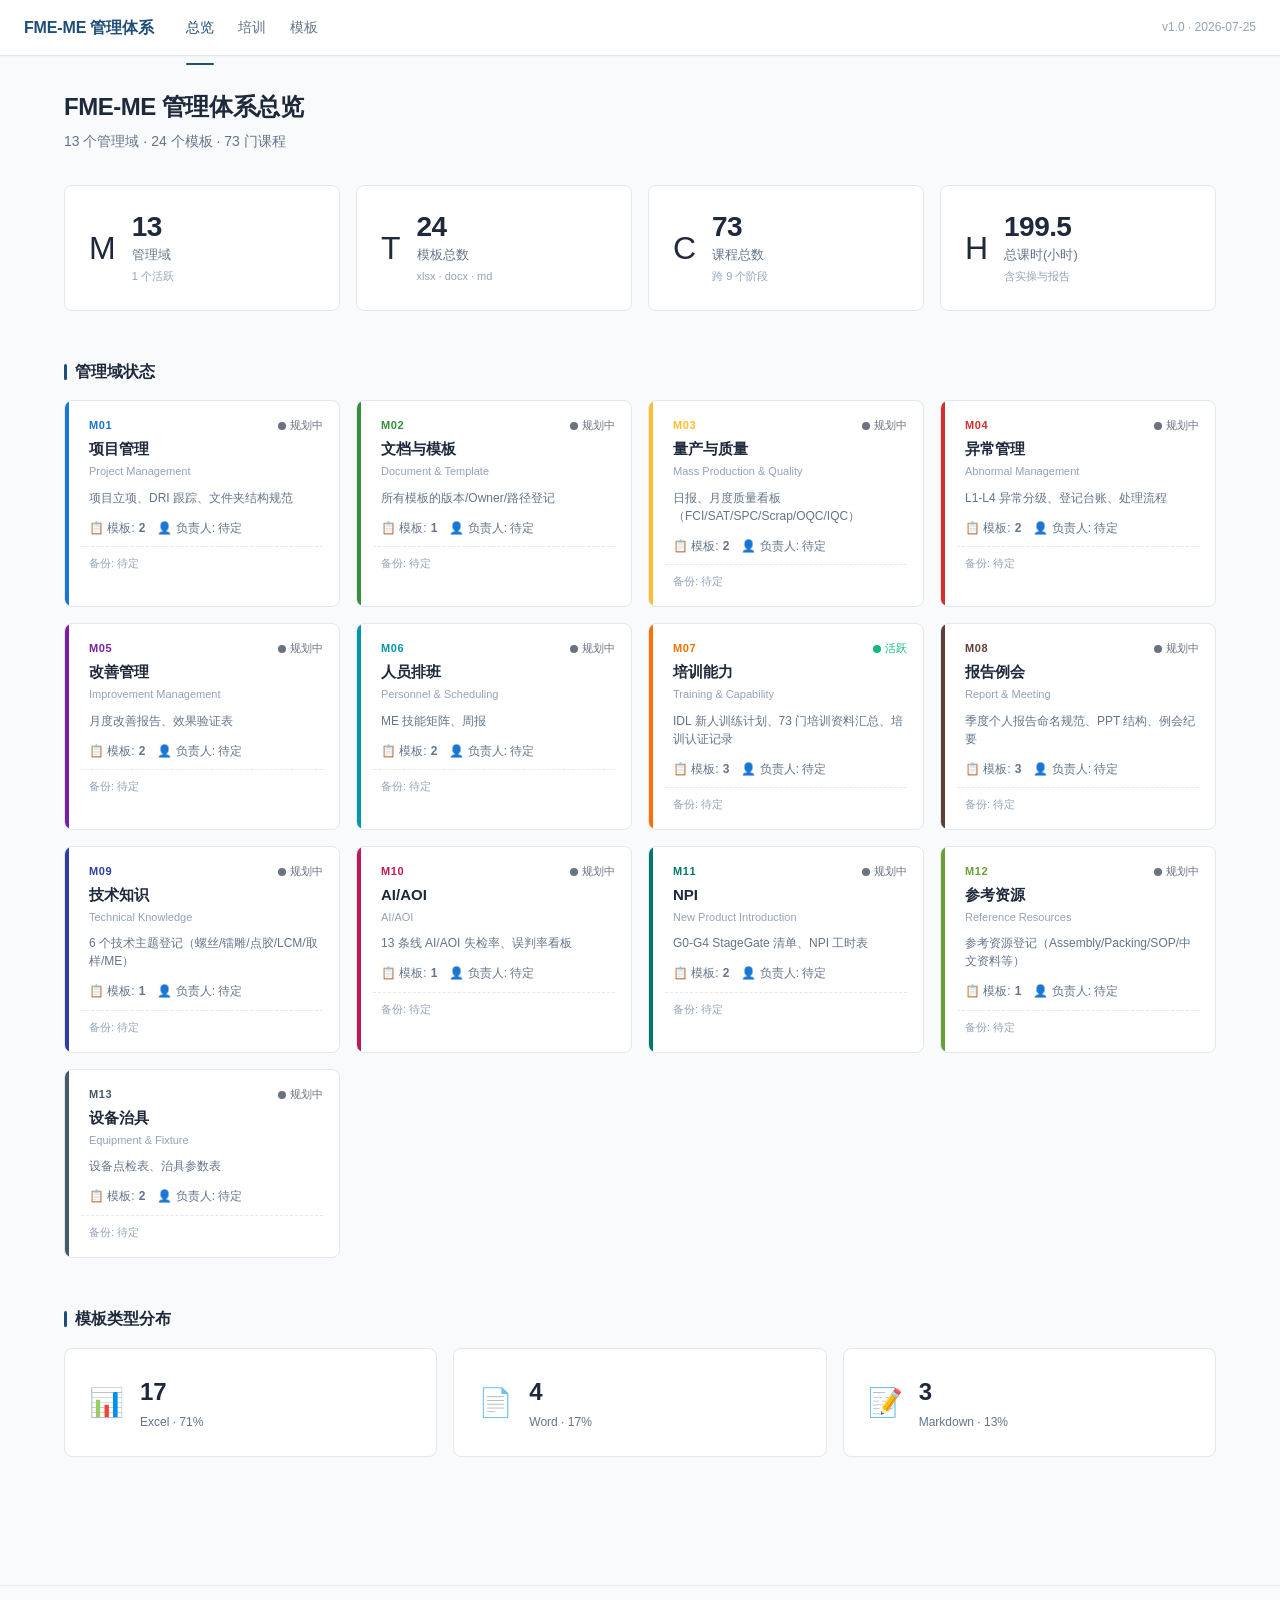
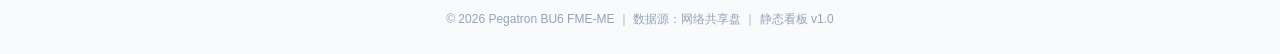
==== fme-me-portal/index.html @ 1b6b3d6e "Deploy FME-ME Management Portal v1.0 Static HTML/CSS/JS dashboard for FME-ME management system. - 3 " ====
<!DOCTYPE html>
<html lang="zh-CN">
<head>
  <meta charset="UTF-8">
  <meta name="viewport" content="width=device-width, initial-scale=1.0">
  <title>FME-ME 管理体系总览</title>
  <link rel="stylesheet" href="css/style.css">
</head>
<body>
  <header class="top-nav"></header>

  <main class="container">
    <div class="page-header">
      <h1>FME-ME 管理体系总览</h1>
      <div class="subtitle">13 个管理域 · 24 个模板 · 73 门课程</div>
    </div>

    <!-- KPI Cards -->
    <div class="kpi-grid" id="kpi-grid"></div>

    <!-- Domain Cards -->
    <h2 class="section-heading">管理域状态</h2>
    <div class="domain-grid" id="domain-grid"></div>

    <!-- Template Type Distribution -->
    <h2 class="section-heading">模板类型分布</h2>
    <div class="type-stats" id="type-stats"></div>
  </main>

  <footer class="footer"></footer>

  <script src="js/common.js"></script>
  <script src="js/overview.js"></script>
</body>
</html>
---- fme-me-portal/css/style.css ----
/* ============================================================
 * FME-ME Portal v1.0 — Shared Styles
 * Bilingual (Chinese/Vietnamese) management dashboard
 * ============================================================ */

:root {
  /* Primary - deep blue (enterprise) */
  --primary: #1F4E78;
  --primary-dark: #0D3B5F;
  --primary-light: #E3F2FD;

  /* Neutral - grayscale */
  --bg: #F8FAFC;
  --bg-card: #FFFFFF;
  --border: #E2E8F0;
  --border-strong: #CBD5E1;
  --text: #1E293B;
  --text-muted: #64748B;
  --text-light: #94A3B8;

  /* Status colors */
  --status-active: #10B981;
  --status-warning: #F59E0B;
  --status-pending: #EF4444;
  --status-planning: #6B7280;

  /* 13 domains color palette */
  --m01: #1976D2;
  --m02: #388E3C;
  --m03: #FBC02D;
  --m04: #D32F2F;
  --m05: #7B1FA2;
  --m06: #0097A7;
  --m07: #FF6F00;
  --m08: #5D4037;
  --m09: #303F9F;
  --m10: #C2185B;
  --m11: #00796B;
  --m12: #689F38;
  --m13: #455A64;

  /* 9 training phases */
  --phase-newbie: #43A047;
  --phase-me-basic: #1976D2;
  --phase-me-adv: #FB8C00;
  --phase-me-pkg: #8E24AA;
  --phase-merd: #D81B60;
  --phase-rd: #00ACC1;
  --phase-common: #7CB342;
  --phase-report: #F9A825;
  --phase-practice: #F4511E;

  /* Spacing scale */
  --space-1: 4px;
  --space-2: 8px;
  --space-3: 12px;
  --space-4: 16px;
  --space-5: 24px;
  --space-6: 32px;
  --space-8: 48px;

  /* Radius */
  --radius-sm: 4px;
  --radius-md: 8px;
  --radius-lg: 12px;

  /* Shadow */
  --shadow-sm: 0 1px 2px rgba(15,23,42,.04);
  --shadow-md: 0 4px 12px rgba(15,23,42,.08);
  --shadow-lg: 0 8px 24px rgba(15,23,42,.12);

  /* Transition */
  --t-fast: 150ms ease;
  --t-base: 250ms ease;
}

* {
  box-sizing: border-box;
  margin: 0;
  padding: 0;
}

html {
  scroll-behavior: smooth;
}

body {
  font-family: -apple-system, BlinkMacSystemFont, "Segoe UI", "PingFang SC",
               "Hiragino Sans GB", "Microsoft YaHei", "Noto Sans CJK SC",
               "Noto Sans", Roboto, Helvetica, Arial, sans-serif;
  font-size: 14px;
  line-height: 1.6;
  color: var(--text);
  background: var(--bg);
  -webkit-font-smoothing: antialiased;
  -moz-osx-font-smoothing: grayscale;
}

a {
  color: var(--primary);
  text-decoration: none;
  transition: color var(--t-fast);
}

a:hover {
  color: var(--primary-dark);
}

button {
  font-family: inherit;
  cursor: pointer;
  border: none;
  background: none;
  color: inherit;
}

input {
  font-family: inherit;
}

/* ============ Top Navigation ============ */
.top-nav {
  position: sticky;
  top: 0;
  z-index: 50;
  height: 56px;
  background: var(--bg-card);
  border-bottom: 1px solid var(--border);
  display: flex;
  align-items: center;
  padding: 0 var(--space-5);
  box-shadow: var(--shadow-sm);
}

.top-nav .brand {
  font-size: 16px;
  font-weight: 700;
  color: var(--primary);
  letter-spacing: -0.01em;
  white-space: nowrap;
  margin-right: var(--space-6);
}

.top-nav .nav-links {
  display: flex;
  gap: var(--space-5);
  flex: 1;
}

.top-nav .nav-links a {
  font-size: 14px;
  font-weight: 500;
  color: var(--text-muted);
  padding: 8px 0;
  position: relative;
  transition: color var(--t-fast);
}

.top-nav .nav-links a:hover {
  color: var(--text);
}

.top-nav .nav-links a.active {
  color: var(--primary);
}

.top-nav .nav-links a.active::after {
  content: '';
  position: absolute;
  bottom: -18px;
  left: 0;
  right: 0;
  height: 2px;
  background: var(--primary);
  border-radius: 1px;
}

.top-nav .last-updated {
  font-size: 12px;
  color: var(--text-light);
  white-space: nowrap;
}

/* ============ Container ============ */
.container {
  max-width: 1200px;
  margin: 0 auto;
  padding: var(--space-6) var(--space-5);
}

/* ============ Page Header ============ */
.page-header {
  margin-bottom: var(--space-6);
}

.page-header h1 {
  font-size: 24px;
  font-weight: 700;
  color: var(--text);
  margin-bottom: var(--space-1);
  letter-spacing: -0.02em;
}

.page-header .subtitle {
  font-size: 14px;
  color: var(--text-muted);
}

/* ============ KPI Cards ============ */
.kpi-grid {
  display: grid;
  grid-template-columns: repeat(4, 1fr);
  gap: var(--space-4);
  margin-bottom: var(--space-8);
}

.kpi-card {
  background: var(--bg-card);
  border: 1px solid var(--border);
  border-radius: var(--radius-md);
  padding: var(--space-5);
  display: flex;
  align-items: center;
  gap: var(--space-4);
  transition: all var(--t-base);
}

.kpi-card:hover {
  border-color: var(--border-strong);
  box-shadow: var(--shadow-md);
  transform: translateY(-2px);
}

.kpi-card .icon {
  font-size: 32px;
  line-height: 1;
}

.kpi-card .value {
  font-size: 28px;
  font-weight: 700;
  color: var(--text);
  letter-spacing: -0.02em;
  line-height: 1.2;
}

.kpi-card .label {
  font-size: 13px;
  color: var(--text-muted);
  margin-top: 2px;
}

/* ============ Section Heading ============ */
.section-heading {
  font-size: 16px;
  font-weight: 600;
  color: var(--text);
  margin: var(--space-6) 0 var(--space-4);
  display: flex;
  align-items: center;
  gap: var(--space-2);
}

.section-heading::before {
  content: '';
  width: 3px;
  height: 16px;
  background: var(--primary);
  border-radius: 2px;
}

/* ============ Domain Card Grid ============ */
.domain-grid {
  display: grid;
  grid-template-columns: repeat(4, 1fr);
  gap: var(--space-4);
  margin-bottom: var(--space-8);
}

.domain-card {
  background: var(--bg-card);
  border: 1px solid var(--border);
  border-radius: var(--radius-md);
  padding: var(--space-4);
  cursor: pointer;
  position: relative;
  overflow: hidden;
  transition: all var(--t-base);
  display: flex;
  flex-direction: column;
  gap: var(--space-2);
}

.domain-card::before {
  content: '';
  position: absolute;
  left: 0;
  top: 0;
  bottom: 0;
  width: 4px;
  background: var(--domain-color, var(--primary));
}

.domain-card:hover {
  border-color: var(--border-strong);
  box-shadow: var(--shadow-md);
  transform: translateY(-2px);
}

.domain-card .header {
  display: flex;
  align-items: flex-start;
  justify-content: space-between;
  gap: var(--space-2);
}

.domain-card .id-name {
  display: flex;
  flex-direction: column;
  gap: 2px;
  padding-left: var(--space-2);
}

.domain-card .id {
  font-size: 11px;
  font-weight: 700;
  color: var(--domain-color, var(--primary));
  letter-spacing: 0.05em;
}

.domain-card .name {
  font-size: 15px;
  font-weight: 600;
  color: var(--text);
}

.domain-card .name-en {
  font-size: 11px;
  color: var(--text-light);
}

.domain-card .meta {
  display: flex;
  gap: var(--space-3);
  font-size: 12px;
  color: var(--text-muted);
  padding-left: var(--space-2);
  margin-top: 4px;
}

.domain-card .meta-item {
  display: flex;
  align-items: center;
  gap: 4px;
}

.domain-card .desc {
  font-size: 12px;
  color: var(--text-muted);
  line-height: 1.5;
  padding-left: var(--space-2);
  display: -webkit-box;
  -webkit-line-clamp: 2;
  -webkit-box-orient: vertical;
  overflow: hidden;
}

.domain-card .owner-row {
  display: flex;
  gap: var(--space-3);
  font-size: 11px;
  color: var(--text-light);
  padding-left: var(--space-2);
  padding-top: var(--space-2);
  border-top: 1px dashed var(--border);
}

.domain-card .owner-row .placeholder {
  color: var(--text-light);
  font-style: italic;
}

/* ============ Status Dot ============ */
.status-dot {
  display: inline-flex;
  align-items: center;
  gap: 4px;
  font-size: 11px;
  font-weight: 500;
}

.status-dot::before {
  content: '';
  width: 8px;
  height: 8px;
  border-radius: 50%;
  background: var(--status-color, var(--status-planning));
}

.status-dot.active { --status-color: var(--status-active); color: var(--status-active); }
.status-dot.warning { --status-color: var(--status-warning); color: var(--status-warning); }
.status-dot.pending { --status-color: var(--status-pending); color: var(--status-pending); }
.status-dot.planning { --status-color: var(--status-planning); color: var(--status-planning); }

/* ============ Type Stat Cards ============ */
.type-stats {
  display: grid;
  grid-template-columns: repeat(3, 1fr);
  gap: var(--space-4);
  margin-bottom: var(--space-8);
}

.type-card {
  background: var(--bg-card);
  border: 1px solid var(--border);
  border-radius: var(--radius-md);
  padding: var(--space-5);
  display: flex;
  align-items: center;
  gap: var(--space-4);
  transition: all var(--t-base);
}

.type-card:hover {
  border-color: var(--border-strong);
  box-shadow: var(--shadow-md);
}

.type-card .icon {
  font-size: 28px;
  line-height: 1;
}

.type-card .value {
  font-size: 24px;
  font-weight: 700;
  color: var(--text);
}

.type-card .label {
  font-size: 12px;
  color: var(--text-muted);
  margin-top: 2px;
}

/* ============ Search Box ============ */
.search-box {
  width: 100%;
  padding: var(--space-3) var(--space-4);
  font-size: 14px;
  border: 1px solid var(--border);
  border-radius: var(--radius-md);
  background: var(--bg-card);
  color: var(--text);
  transition: all var(--t-fast);
  outline: none;
}

.search-box:focus {
  border-color: var(--primary);
  box-shadow: 0 0 0 3px var(--primary-light);
}

.search-box::placeholder {
  color: var(--text-light);
}

/* ============ Training Layout ============ */
.training-layout {
  display: grid;
  grid-template-columns: 240px 1fr;
  gap: var(--space-5);
  margin-top: var(--space-4);
}

.training-filter {
  background: var(--bg-card);
  border: 1px solid var(--border);
  border-radius: var(--radius-md);
  padding: var(--space-4);
  position: sticky;
  top: 72px;
  align-self: start;
  max-height: calc(100vh - 88px);
  overflow-y: auto;
}

.training-filter h3 {
  font-size: 13px;
  font-weight: 600;
  color: var(--text-muted);
  text-transform: uppercase;
  letter-spacing: 0.05em;
  margin-bottom: var(--space-3);
}

.training-filter .filter-actions {
  display: flex;
  gap: var(--space-2);
  margin-bottom: var(--space-3);
  padding-bottom: var(--space-3);
  border-bottom: 1px solid var(--border);
}

.training-filter .filter-actions button {
  font-size: 12px;
  color: var(--primary);
  padding: 4px 8px;
  border-radius: var(--radius-sm);
  transition: background var(--t-fast);
}

.training-filter .filter-actions button:hover {
  background: var(--primary-light);
}

.training-filter .phase-item {
  display: flex;
  align-items: center;
  justify-content: space-between;
  padding: var(--space-2) 0;
  cursor: pointer;
  user-select: none;
}

.training-filter .phase-item:hover {
  background: var(--bg);
  border-radius: var(--radius-sm);
}

.training-filter .phase-item .left {
  display: flex;
  align-items: center;
  gap: var(--space-2);
  flex: 1;
}

.training-filter .phase-item .color-dot {
  width: 10px;
  height: 10px;
  border-radius: 50%;
  flex-shrink: 0;
}

.training-filter .phase-item label {
  font-size: 13px;
  color: var(--text);
  cursor: pointer;
}

.training-filter .phase-item .count {
  font-size: 11px;
  font-weight: 600;
  color: var(--text-muted);
  background: var(--bg);
  padding: 2px 8px;
  border-radius: 10px;
  min-width: 24px;
  text-align: center;
}

.training-filter input[type="checkbox"] {
  accent-color: var(--primary);
}

/* ============ Phase Pills ============ */
.phase-pills {
  display: flex;
  flex-wrap: wrap;
  gap: var(--space-2);
  margin-bottom: var(--space-4);
}

.phase-pill {
  display: inline-flex;
  align-items: center;
  gap: 6px;
  padding: 4px 12px;
  border-radius: 20px;
  font-size: 12px;
  font-weight: 500;
  background: var(--phase-tint, var(--primary-light));
  color: var(--phase-color, var(--primary));
  border: 1px solid var(--phase-color, var(--primary));
}

.phase-pill .count {
  font-weight: 700;
  font-size: 11px;
  background: var(--phase-color, var(--primary));
  color: white;
  padding: 1px 6px;
  border-radius: 8px;
}

/* ============ Course Card ============ */
.course-list {
  display: flex;
  flex-direction: column;
  gap: var(--space-3);
}

.course-card {
  background: var(--bg-card);
  border: 1px solid var(--border);
  border-radius: var(--radius-md);
  padding: var(--space-4);
  transition: all var(--t-base);
  border-left: 3px solid var(--phase-color, var(--border));
}

.course-card:hover {
  border-color: var(--border-strong);
  box-shadow: var(--shadow-sm);
}

.course-card .header {
  display: flex;
  align-items: flex-start;
  justify-content: space-between;
  gap: var(--space-3);
  margin-bottom: var(--space-2);
}

.course-card .title-row {
  display: flex;
  align-items: baseline;
  gap: var(--space-3);
  flex: 1;
  flex-wrap: wrap;
}

.course-card .course-id {
  font-size: 11px;
  font-weight: 700;
  color: var(--text-light);
  font-family: ui-monospace, "SF Mono", Menlo, monospace;
  letter-spacing: 0.05em;
}

.course-card .title {
  font-size: 14px;
  font-weight: 600;
  color: var(--text);
}

.course-card .phase-tag {
  font-size: 11px;
  font-weight: 600;
  padding: 2px 8px;
  border-radius: 4px;
  background: var(--phase-tint, var(--primary-light));
  color: var(--phase-color, var(--primary));
  white-space: nowrap;
}

.course-card .meta {
  display: flex;
  flex-wrap: wrap;
  gap: var(--space-3);
  font-size: 12px;
  color: var(--text-muted);
  margin-bottom: var(--space-2);
}

.course-card .meta-item {
  display: inline-flex;
  align-items: center;
  gap: 4px;
}

.course-card .path-row {
  display: flex;
  align-items: center;
  gap: var(--space-2);
  font-size: 11px;
  color: var(--text-light);
  font-family: ui-monospace, "SF Mono", Menlo, monospace;
  background: var(--bg);
  border: 1px solid var(--border);
  padding: 6px 10px;
  border-radius: var(--radius-sm);
  margin-top: var(--space-2);
  word-break: break-all;
}

.course-card .path-row .path-text {
  flex: 1;
  overflow: hidden;
  text-overflow: ellipsis;
  white-space: nowrap;
}

.course-card .path-row .path-text.expanded {
  white-space: normal;
  word-break: break-all;
}

.course-card .path-row .copy-btn,
.course-card .path-row .expand-btn {
  font-size: 11px;
  padding: 2px 8px;
  border-radius: var(--radius-sm);
  color: var(--primary);
  background: var(--bg-card);
  border: 1px solid var(--border);
  transition: all var(--t-fast);
  white-space: nowrap;
}

.course-card .path-row .copy-btn:hover,
.course-card .path-row .expand-btn:hover {
  background: var(--primary-light);
  border-color: var(--primary);
}

.course-card .path-row .copy-btn.copied {
  background: var(--status-active);
  color: white;
  border-color: var(--status-active);
}

/* ============ Empty State ============ */
.empty-state {
  text-align: center;
  padding: var(--space-8) var(--space-4);
  color: var(--text-light);
}

.empty-state .icon {
  font-size: 48px;
  margin-bottom: var(--space-3);
  opacity: 0.5;
}

.empty-state .text {
  font-size: 14px;
}

/* ============ Templates Page ============ */
.templates-layout {
  display: grid;
  grid-template-columns: 240px 1fr;
  gap: var(--space-5);
  margin-top: var(--space-4);
}

.templates-filter {
  background: var(--bg-card);
  border: 1px solid var(--border);
  border-radius: var(--radius-md);
  padding: var(--space-4);
  position: sticky;
  top: 72px;
  align-self: start;
  max-height: calc(100vh - 88px);
  overflow-y: auto;
}

.templates-filter h3 {
  font-size: 13px;
  font-weight: 600;
  color: var(--text-muted);
  text-transform: uppercase;
  letter-spacing: 0.05em;
  margin-bottom: var(--space-3);
}

.templates-filter .filter-actions {
  display: flex;
  gap: var(--space-2);
  margin-bottom: var(--space-3);
  padding-bottom: var(--space-3);
  border-bottom: 1px solid var(--border);
}

.templates-filter .filter-actions button {
  font-size: 12px;
  color: var(--primary);
  padding: 4px 8px;
  border-radius: var(--radius-sm);
  transition: background var(--t-fast);
}

.templates-filter .filter-actions button:hover {
  background: var(--primary-light);
}

.templates-filter .domain-item {
  display: flex;
  align-items: center;
  justify-content: space-between;
  padding: var(--space-2) 0;
  cursor: pointer;
  user-select: none;
}

.templates-filter .domain-item:hover {
  background: var(--bg);
  border-radius: var(--radius-sm);
}

.templates-filter .domain-item .left {
  display: flex;
  align-items: center;
  gap: var(--space-2);
  flex: 1;
}

.templates-filter .domain-item .color-dot {
  width: 10px;
  height: 10px;
  border-radius: 50%;
  flex-shrink: 0;
}

.templates-filter .domain-item label {
  font-size: 13px;
  color: var(--text);
  cursor: pointer;
}

.templates-filter .domain-item .count {
  font-size: 11px;
  font-weight: 600;
  color: var(--text-muted);
  background: var(--bg);
  padding: 2px 8px;
  border-radius: 10px;
  min-width: 24px;
  text-align: center;
}

.templates-filter input[type="checkbox"] {
  accent-color: var(--primary);
}

/* ============ Template Table ============ */
.template-table-wrap {
  background: var(--bg-card);
  border: 1px solid var(--border);
  border-radius: var(--radius-md);
  overflow: hidden;
}

.template-table {
  width: 100%;
  border-collapse: collapse;
  font-size: 13px;
}

.template-table thead {
  background: var(--bg);
  border-bottom: 1px solid var(--border);
}

.template-table th {
  text-align: left;
  padding: var(--space-3) var(--space-4);
  font-size: 11px;
  font-weight: 600;
  color: var(--text-muted);
  text-transform: uppercase;
  letter-spacing: 0.05em;
  white-space: nowrap;
}

.template-table td {
  padding: var(--space-3) var(--space-4);
  border-bottom: 1px solid var(--border);
  vertical-align: top;
}

.template-table tbody tr {
  transition: background var(--t-fast);
}

.template-table tbody tr:hover {
  background: var(--bg);
}

.template-table tbody tr:last-child td {
  border-bottom: none;
}

.template-table .id-cell {
  font-family: ui-monospace, "SF Mono", Menlo, monospace;
  font-weight: 700;
  color: var(--primary);
  font-size: 12px;
  white-space: nowrap;
}

.template-table .name-cell .name-cn {
  font-weight: 600;
  color: var(--text);
  margin-bottom: 2px;
}

.template-table .name-cell .name-en {
  font-size: 11px;
  color: var(--text-light);
}

.template-table .domain-badge {
  display: inline-flex;
  align-items: center;
  padding: 2px 8px;
  border-radius: 4px;
  font-size: 11px;
  font-weight: 600;
  color: var(--domain-color, var(--primary));
  background: var(--domain-tint, var(--primary-light));
  border: 1px solid var(--domain-color, var(--primary));
}

.template-table .type-cell {
  display: inline-flex;
  align-items: center;
  gap: 4px;
  font-size: 12px;
  white-space: nowrap;
}

.template-table .purpose-cell {
  max-width: 240px;
  color: var(--text-muted);
  font-size: 12px;
  overflow: hidden;
  text-overflow: ellipsis;
  white-space: nowrap;
}

.template-table .purpose-cell:hover {
  white-space: normal;
  word-break: break-word;
}

.template-table .prefilled-cell {
  text-align: center;
}

.template-table .prefilled-cell .check {
  color: var(--status-active);
  font-size: 16px;
}

.template-table .prefilled-cell .dash {
  color: var(--text-light);
}

.template-table .action-cell {
  display: flex;
  gap: var(--space-2);
  white-space: nowrap;
}

.template-table .action-cell button {
  font-size: 11px;
  padding: 4px 10px;
  border-radius: var(--radius-sm);
  color: var(--primary);
  background: var(--bg-card);
  border: 1px solid var(--border);
  transition: all var(--t-fast);
}

.template-table .action-cell button:hover {
  background: var(--primary-light);
  border-color: var(--primary);
}

.template-table .action-cell button.copied {
  background: var(--status-active);
  color: white;
  border-color: var(--status-active);
}

/* ============ Status Pills Row ============ */
.status-pills-row {
  display: flex;
  flex-wrap: wrap;
  gap: var(--space-2);
  margin-bottom: var(--space-4);
}

.status-pill {
  display: inline-flex;
  align-items: center;
  gap: 6px;
  padding: 4px 12px;
  border-radius: 20px;
  font-size: 12px;
  font-weight: 500;
  background: var(--bg);
  border: 1px solid var(--border);
  color: var(--text-muted);
}

.status-pill .icon {
  font-size: 14px;
}

.status-pill .count {
  font-weight: 700;
  color: var(--text);
}

/* ============ Footer ============ */
.footer {
  border-top: 1px solid var(--border);
  padding: var(--space-5);
  text-align: center;
  font-size: 12px;
  color: var(--text-light);
  margin-top: var(--space-8);
}

/* ============ Skeleton Loader ============ */
.skeleton {
  background: linear-gradient(90deg, var(--bg) 0%, var(--border) 50%, var(--bg) 100%);
  background-size: 200% 100%;
  animation: skeleton-loading 1.5s infinite;
  border-radius: var(--radius-sm);
}

@keyframes skeleton-loading {
  0% { background-position: 200% 0; }
  100% { background-position: -200% 0; }
}

.skeleton-card {
  height: 120px;
  border-radius: var(--radius-md);
  margin-bottom: var(--space-3);
}

.skeleton-line {
  height: 12px;
  margin-bottom: 8px;
}

.skeleton-line.short { width: 60%; }
.skeleton-line.medium { width: 80%; }

/* ============ Fade-in Animation ============ */
@keyframes fadeIn {
  from { opacity: 0; transform: translateY(8px); }
  to { opacity: 1; transform: translateY(0); }
}

.fade-in {
  animation: fadeIn 0.3s ease forwards;
}

/* ============ Toast Notification ============ */
.toast {
  position: fixed;
  bottom: var(--space-5);
  left: 50%;
  transform: translateX(-50%);
  background: var(--text);
  color: white;
  padding: var(--space-3) var(--space-5);
  border-radius: var(--radius-md);
  font-size: 13px;
  font-weight: 500;
  box-shadow: var(--shadow-lg);
  z-index: 100;
  opacity: 0;
  transition: opacity var(--t-base), transform var(--t-base);
  pointer-events: none;
}

.toast.show {
  opacity: 1;
  transform: translateX(-50%) translateY(-8px);
}

/* ============ Responsive: Tablet ============ */
@media (max-width: 1023px) {
  .kpi-grid {
    grid-template-columns: repeat(2, 1fr);
  }
  .domain-grid {
    grid-template-columns: repeat(2, 1fr);
  }
  .type-stats {
    grid-template-columns: repeat(3, 1fr);
  }
  .training-layout,
  .templates-layout {
    grid-template-columns: 200px 1fr;
  }
}

/* ============ Responsive: Mobile ============ */
@media (max-width: 639px) {
  .top-nav {
    padding: 0 var(--space-3);
    height: 52px;
  }
  .top-nav .brand {
    font-size: 14px;
    margin-right: var(--space-3);
  }
  .top-nav .nav-links {
    gap: var(--space-3);
  }
  .top-nav .nav-links a {
    font-size: 13px;
  }
  .top-nav .last-updated {
    display: none;
  }
  .container {
    padding: var(--space-4) var(--space-3);
  }
  .page-header h1 {
    font-size: 20px;
  }
  .kpi-grid {
    grid-template-columns: 1fr 1fr;
    gap: var(--space-3);
  }
  .kpi-card {
    padding: var(--space-3);
  }
  .kpi-card .icon { font-size: 24px; }
  .kpi-card .value { font-size: 20px; }
  .domain-grid {
    grid-template-columns: 1fr;
  }
  .type-stats {
    grid-template-columns: 1fr;
  }
  .training-layout,
  .templates-layout {
    grid-template-columns: 1fr;
  }
  .training-filter,
  .templates-filter {
    position: static;
    max-height: none;
    overflow: visible;
  }
  .training-filter .phase-item,
  .templates-filter .domain-item {
    display: inline-flex;
    margin-right: var(--space-2);
  }
  .template-table {
    font-size: 12px;
  }
  .template-table th,
  .template-table td {
    padding: var(--space-2);
  }
  .template-table .purpose-cell {
    max-width: 120px;
  }
}

/* ============ Utility ============ */
.hidden { display: none !important; }
.text-center { text-align: center; }
.mt-2 { margin-top: var(--space-2); }
.mt-4 { margin-top: var(--space-4); }
.mb-2 { margin-bottom: var(--space-2); }
.mb-4 { margin-bottom: var(--space-4); }

/* ============ Toolbar (Search + Filters) ============ */
.toolbar {
  display: flex;
  gap: var(--space-3);
  margin-bottom: var(--space-4);
  flex-wrap: wrap;
  align-items: center;
}

.search-input {
  flex: 1;
  min-width: 240px;
  padding: var(--space-3) var(--space-4);
  font-size: 14px;
  border: 1px solid var(--border);
  border-radius: var(--radius-md);
  background: var(--bg-card);
  color: var(--text);
  transition: all var(--t-fast);
  outline: none;
}

.search-input:focus {
  border-color: var(--primary);
  box-shadow: 0 0 0 3px var(--primary-light);
}

.search-input::placeholder {
  color: var(--text-light);
}

.select-input {
  padding: var(--space-3) var(--space-4);
  font-size: 14px;
  border: 1px solid var(--border);
  border-radius: var(--radius-md);
  background: var(--bg-card);
  color: var(--text);
  cursor: pointer;
  outline: none;
  transition: all var(--t-fast);
}

.select-input:focus {
  border-color: var(--primary);
  box-shadow: 0 0 0 3px var(--primary-light);
}

.btn-secondary {
  padding: var(--space-3) var(--space-4);
  font-size: 13px;
  font-weight: 500;
  color: var(--text-muted);
  background: var(--bg-card);
  border: 1px solid var(--border);
  border-radius: var(--radius-md);
  transition: all var(--t-fast);
}

.btn-secondary:hover {
  color: var(--primary);
  border-color: var(--primary);
  background: var(--primary-light);
}

/* ============ Result Meta ============ */
.result-meta {
  font-size: 13px;
  color: var(--text-muted);
  margin-bottom: var(--space-3);
  padding: var(--space-2) 0;
}

/* ============ KPI Sub-label ============ */
.kpi-card .sub-label {
  font-size: 11px;
  color: var(--text-light);
  margin-top: 2px;
}

/* ============ Error / Empty Inline ============ */
.error {
  color: var(--status-pending);
  padding: var(--space-4);
  text-align: center;
  font-size: 13px;
}

.empty {
  color: var(--text-light);
  padding: var(--space-4);
  text-align: center;
  font-size: 13px;
}

/* ============ Table State Rows ============ */
.loading-row, .error-row, .empty-row {
  text-align: center;
  padding: var(--space-5) var(--space-4);
  color: var(--text-muted);
  font-size: 13px;
}

.error-row {
  color: var(--status-pending);
}

.empty-row {
  color: var(--text-light);
}

/* ============ Phase Pill Active State ============ */
.phase-pill.active {
  background: var(--phase-color, var(--primary));
  color: white;
  border-color: var(--phase-color, var(--primary));
}

.phase-pill.active .count {
  background: rgba(255,255,255,0.25);
  color: white;
}

.phase-pill {
  cursor: pointer;
  transition: all var(--t-fast);
}

.phase-pill:hover {
  transform: translateY(-1px);
  box-shadow: var(--shadow-sm);
}

/* ============ Phase Item (Sidebar) Clickable ============ */
.phase-item {
  cursor: pointer;
  transition: background var(--t-fast);
  border-radius: var(--radius-sm);
  padding-left: var(--space-2);
  padding-right: var(--space-2);
}

.phase-item:hover {
  background: var(--bg);
}

/* ============ Copy Button (Global reusable) ============ */
.copy-btn {
  font-size: 11px;
  padding: 2px 8px;
  border-radius: var(--radius-sm);
  color: var(--primary);
  background: var(--bg-card);
  border: 1px solid var(--border);
  transition: all var(--t-fast);
  white-space: nowrap;
  cursor: pointer;
}

.copy-btn:hover {
  background: var(--primary-light);
  border-color: var(--primary);
}

.copy-btn.copied {
  background: var(--status-active);
  color: white;
  border-color: var(--status-active);
}
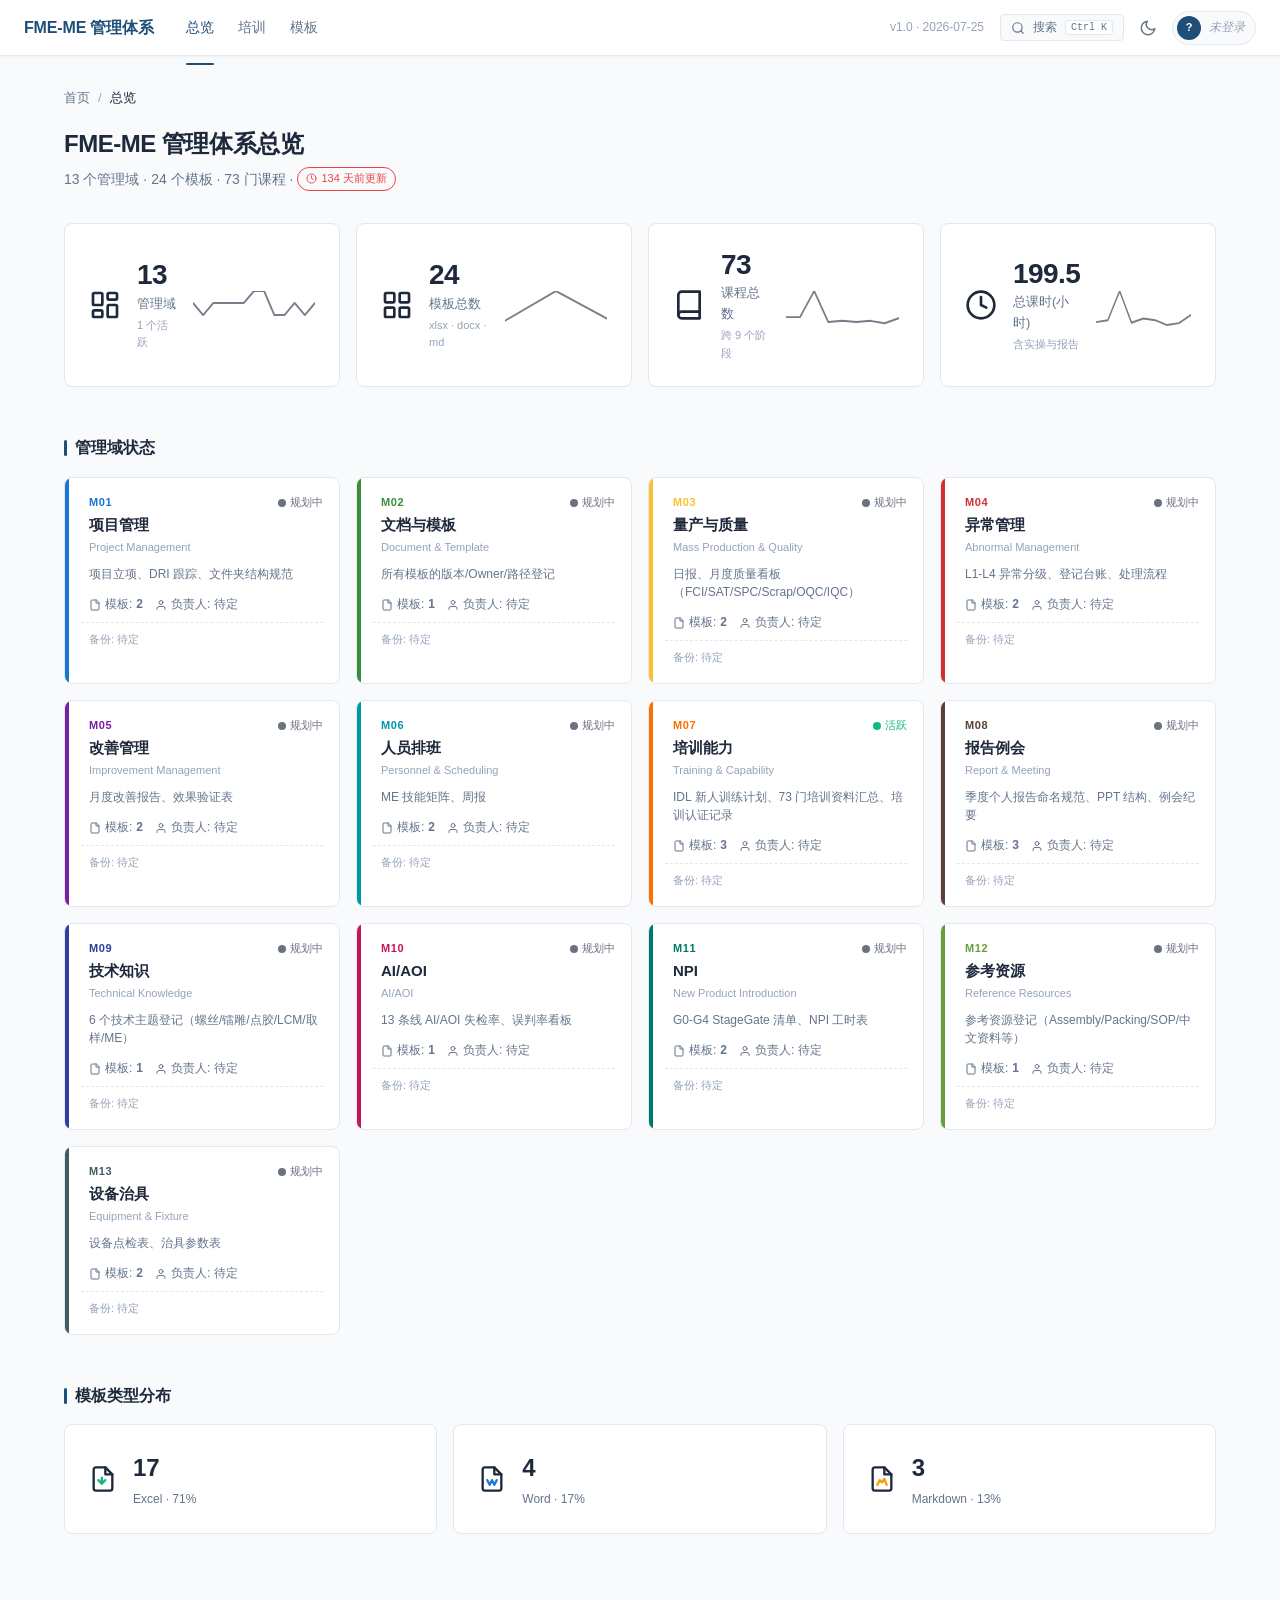
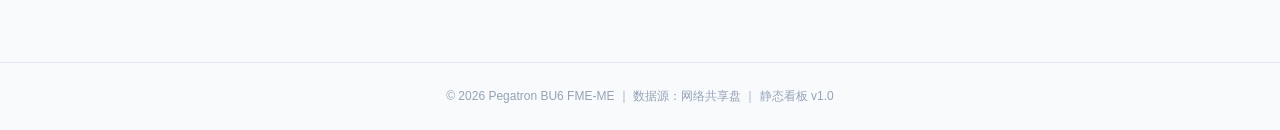
==== commit ff51a2a2: "Deploy FME-ME Management Portal v2.0 Major v2.0 upgrade ??form-filling + submit + merge workbench.  " ====
--- a/fme-me-portal/index.html
+++ b/fme-me-portal/index.html
@@ -4,12 +4,18 @@
   <meta charset="UTF-8">
   <meta name="viewport" content="width=device-width, initial-scale=1.0">
   <title>FME-ME 管理体系总览</title>
+  <meta name="description" content="Pegatron BU6 FME-ME 管理体系门户 — 13 域 · 24 模板 · 73 课程 · 在线表单">
+  <meta name="theme-color" content="#1F4E78">
+  <link rel="icon" href="favicon.svg" type="image/svg+xml">
+  <link rel="apple-touch-icon" href="icons/apple-touch-icon.png">
+  <link rel="manifest" href="manifest.json">
   <link rel="stylesheet" href="css/style.css">
 </head>
-<body>
+<body data-page="overview">
   <header class="top-nav"></header>
 
   <main class="container">
+    <div id="breadcrumb-slot"></div>
     <div class="page-header">
       <h1>FME-ME 管理体系总览</h1>
       <div class="subtitle">13 个管理域 · 24 个模板 · 73 门课程</div>
@@ -30,6 +36,12 @@
   <footer class="footer"></footer>
 
   <script src="js/common.js"></script>
+  <script src="js/app.js"></script>
   <script src="js/overview.js"></script>
+  <script>
+    if ('serviceWorker' in navigator) {
+      navigator.serviceWorker.register('sw.js').catch(() => {});
+    }
+  </script>
 </body>
 </html>
--- a/fme-me-portal/css/style.css
+++ b/fme-me-portal/css/style.css
@@ -74,6 +74,81 @@
   --t-base: 250ms ease;
 }
 
+/* ============ Dark Theme ============
+   Activated via:
+   - [data-theme="dark"] on <html> (manual toggle, persisted in localStorage)
+   - prefers-color-scheme: dark (system) when no manual choice
+   Strategy: override only base color variables; component styles inherit.
+*/
+html[data-theme="dark"] {
+  --primary: #60A5FA;
+  --primary-dark: #3B82F6;
+  --primary-light: #1E3A5F;
+
+  --bg: #0F172A;
+  --bg-card: #1E293B;
+  --border: #334155;
+  --border-strong: #475569;
+  --text: #F1F5F9;
+  --text-muted: #94A3B8;
+  --text-light: #64748B;
+
+  --status-active: #34D399;
+  --status-warning: #FBBF24;
+  --status-pending: #F87171;
+  --status-planning: #9CA3AF;
+
+  --shadow-sm: 0 1px 2px rgba(0,0,0,.3);
+  --shadow-md: 0 4px 12px rgba(0,0,0,.4);
+  --shadow-lg: 0 8px 24px rgba(0,0,0,.5);
+
+  /* Domain colors stay vibrant but slightly desaturated for dark bg */
+  --m01: #60A5FA;
+  --m02: #4ADE80;
+  --m03: #FACC15;
+  --m04: #F87171;
+  --m05: #C084FC;
+  --m06: #22D3EE;
+  --m07: #FB923C;
+  --m08: #A16207;
+  --m09: #818CF8;
+  --m10: #F472B6;
+  --m11: #2DD4BF;
+  --m12: #A3E635;
+  --m13: #94A3B8;
+}
+
+@media (prefers-color-scheme: dark) {
+  html:not([data-theme="light"]):not([data-theme="dark"]) {
+    /* No manual choice yet — follow system */
+    --primary: #60A5FA;
+    --primary-dark: #3B82F6;
+    --primary-light: #1E3A5F;
+    --bg: #0F172A;
+    --bg-card: #1E293B;
+    --border: #334155;
+    --border-strong: #475569;
+    --text: #F1F5F9;
+    --text-muted: #94A3B8;
+    --text-light: #64748B;
+    --status-active: #34D399;
+    --status-warning: #FBBF24;
+    --status-pending: #F87171;
+    --status-planning: #9CA3AF;
+    --shadow-sm: 0 1px 2px rgba(0,0,0,.3);
+    --shadow-md: 0 4px 12px rgba(0,0,0,.4);
+    --shadow-lg: 0 8px 24px rgba(0,0,0,.5);
+    --m01: #60A5FA; --m02: #4ADE80; --m03: #FACC15; --m04: #F87171;
+    --m05: #C084FC; --m06: #22D3EE; --m07: #FB923C; --m08: #A16207;
+    --m09: #818CF8; --m10: #F472B6; --m11: #2DD4BF; --m12: #A3E635;
+    --m13: #94A3B8;
+  }
+}
+
+/* Auto-update theme-color meta when dark */
+html[data-theme="dark"] { color-scheme: dark; }
+html[data-theme="light"] { color-scheme: light; }
+
 * {
   box-sizing: border-box;
   margin: 0;
@@ -697,7 +772,8 @@
 }
 
 .course-card .path-row .copy-btn,
-.course-card .path-row .expand-btn {
+.course-card .path-row .expand-btn,
+.course-card .path-row .open-btn {
   font-size: 11px;
   padding: 2px 8px;
   border-radius: var(--radius-sm);
@@ -709,7 +785,8 @@
 }
 
 .course-card .path-row .copy-btn:hover,
-.course-card .path-row .expand-btn:hover {
+.course-card .path-row .expand-btn:hover,
+.course-card .path-row .open-btn:hover {
   background: var(--primary-light);
   border-color: var(--primary);
 }
@@ -1338,3 +1415,1284 @@
   color: white;
   border-color: var(--status-active);
 }
+
+/* ============ Open Button (v2.0 templates page — file:// hyperlink) ============ */
+.open-btn {
+  display: inline-block;
+  font-size: 11px;
+  padding: 2px 8px;
+  border-radius: var(--radius-sm);
+  color: var(--primary);
+  background: var(--bg-card);
+  border: 1px solid var(--border);
+  transition: all var(--t-fast);
+  white-space: nowrap;
+  text-decoration: none;
+}
+
+.open-btn:hover {
+  background: var(--primary-light);
+  border-color: var(--primary);
+  text-decoration: none;
+}
+
+/* ============ Fill Button (v2.0 templates page) ============ */
+.fill-btn {
+  display: inline-block;
+  font-size: 11px;
+  font-weight: 600;
+  padding: 4px 12px;
+  border-radius: var(--radius-sm);
+  background: var(--status-active);
+  color: white;
+  border: 1px solid var(--status-active);
+  text-decoration: none;
+  transition: all var(--t-fast);
+  white-space: nowrap;
+}
+
+.fill-btn:hover {
+  background: #0D9F6E;
+  border-color: #0D9F6E;
+  color: white;
+  transform: translateY(-1px);
+  box-shadow: var(--shadow-sm);
+}
+
+.fillable-badge {
+  display: inline-block;
+  font-size: 10px;
+  margin-left: 4px;
+  color: var(--status-active);
+  cursor: help;
+}
+
+.fillable-count {
+  color: var(--status-active);
+  font-weight: 600;
+}
+
+/* ============================================================
+ * v2.0 — Form Page Styles
+ * ============================================================ */
+
+/* ============ Form Breadcrumb ============ */
+.form-breadcrumb {
+  display: flex;
+  align-items: center;
+  gap: var(--space-2);
+  font-size: 13px;
+  color: var(--text-muted);
+  margin-bottom: var(--space-4);
+}
+
+.form-breadcrumb a {
+  color: var(--primary);
+}
+
+.form-breadcrumb .crumb-sep {
+  color: var(--text-light);
+}
+
+.form-breadcrumb #breadcrumb-tid {
+  font-family: ui-monospace, "SF Mono", Menlo, monospace;
+  font-weight: 600;
+  color: var(--text);
+}
+
+/* ============ Form Header ============ */
+.form-header {
+  background: var(--bg-card);
+  border: 1px solid var(--border);
+  border-radius: var(--radius-md);
+  padding: var(--space-5);
+  margin-bottom: var(--space-4);
+}
+
+.form-header h1 {
+  font-size: 20px;
+  font-weight: 700;
+  color: var(--text);
+  margin-bottom: var(--space-1);
+}
+
+.form-header .form-meta {
+  display: flex;
+  gap: var(--space-4);
+  font-size: 12px;
+  color: var(--text-muted);
+  margin-top: var(--space-2);
+  flex-wrap: wrap;
+}
+
+.form-header .form-meta .meta-item {
+  display: inline-flex;
+  align-items: center;
+  gap: 4px;
+}
+
+.form-header .form-meta .meta-item .label {
+  color: var(--text-light);
+}
+
+.form-header .form-meta .meta-item .value {
+  color: var(--text);
+  font-weight: 500;
+}
+
+.form-header .form-desc {
+  font-size: 13px;
+  color: var(--text-muted);
+  margin-top: var(--space-3);
+  padding-top: var(--space-3);
+  border-top: 1px dashed var(--border);
+  line-height: 1.6;
+}
+
+.form-header .draft-badge {
+  display: inline-flex;
+  align-items: center;
+  gap: 6px;
+  font-size: 11px;
+  padding: 3px 10px;
+  border-radius: 12px;
+  background: var(--bg);
+  border: 1px solid var(--border);
+  color: var(--text-muted);
+  margin-left: var(--space-3);
+  vertical-align: middle;
+}
+
+.form-header .draft-badge.saved {
+  color: var(--status-active);
+  border-color: var(--status-active);
+  background: rgba(16,185,129,.08);
+}
+
+.form-header .draft-badge.dirty {
+  color: var(--status-warning);
+  border-color: var(--status-warning);
+  background: rgba(245,158,11,.08);
+}
+
+/* ============ Form Section ============ */
+.form-section {
+  background: var(--bg-card);
+  border: 1px solid var(--border);
+  border-radius: var(--radius-md);
+  padding: var(--space-5);
+  margin-bottom: var(--space-4);
+}
+
+.form-section h2 {
+  font-size: 15px;
+  font-weight: 600;
+  color: var(--text);
+  margin-bottom: var(--space-4);
+  display: flex;
+  align-items: center;
+  gap: var(--space-2);
+}
+
+.form-section h2::before {
+  content: '';
+  width: 3px;
+  height: 14px;
+  background: var(--primary);
+  border-radius: 2px;
+}
+
+.form-section .section-hint {
+  font-size: 12px;
+  color: var(--text-light);
+  margin-top: 4px;
+}
+
+/* ============ Form Grid ============ */
+.form-grid {
+  display: grid;
+  grid-template-columns: repeat(2, 1fr);
+  gap: var(--space-4) var(--space-5);
+}
+
+.form-grid.cols-1 {
+  grid-template-columns: 1fr;
+}
+
+.form-grid.cols-3 {
+  grid-template-columns: repeat(3, 1fr);
+}
+
+/* ============ Form Field ============ */
+.form-field {
+  display: flex;
+  flex-direction: column;
+  gap: 6px;
+}
+
+.form-field.span-2 {
+  grid-column: span 2;
+}
+
+.form-field.span-3 {
+  grid-column: span 3;
+}
+
+.form-field.span-full {
+  grid-column: 1 / -1;
+}
+
+.form-field > label {
+  font-size: 13px;
+  font-weight: 600;
+  color: var(--text);
+  display: flex;
+  align-items: center;
+  gap: 4px;
+}
+
+.form-field > label .req {
+  color: var(--status-pending);
+  font-weight: 700;
+}
+
+.form-field > label .opt {
+  color: var(--text-light);
+  font-size: 11px;
+  font-weight: 400;
+}
+
+.form-field > input[type="text"],
+.form-field > input[type="number"],
+.form-field > input[type="date"],
+.form-field > select,
+.form-field > textarea {
+  padding: 8px 12px;
+  font-size: 13px;
+  border: 1px solid var(--border);
+  border-radius: var(--radius-sm);
+  background: var(--bg-card);
+  color: var(--text);
+  outline: none;
+  transition: all var(--t-fast);
+  font-family: inherit;
+  width: 100%;
+}
+
+.form-field > input:focus,
+.form-field > select:focus,
+.form-field > textarea:focus {
+  border-color: var(--primary);
+  box-shadow: 0 0 0 3px var(--primary-light);
+}
+
+.form-field > textarea {
+  resize: vertical;
+  min-height: 80px;
+  line-height: 1.6;
+}
+
+.form-field > .field-hint {
+  font-size: 11px;
+  color: var(--text-light);
+}
+
+.form-field > .field-error {
+  font-size: 11px;
+  color: var(--status-pending);
+}
+
+.form-field.invalid > input,
+.form-field.invalid > select,
+.form-field.invalid > textarea {
+  border-color: var(--status-pending);
+  background: rgba(239,68,68,.04);
+}
+
+/* Formula field — read-only display */
+.form-field.formula-field > input {
+  background: var(--bg);
+  color: var(--text-muted);
+  font-family: ui-monospace, "SF Mono", Menlo, monospace;
+  font-size: 12px;
+}
+
+.form-field.formula-field > .field-hint::before {
+  content: 'Σ ';
+  font-weight: 700;
+  color: var(--primary);
+}
+
+/* ============ Repeatable Rows ============ */
+.repeatable-wrap {
+  grid-column: 1 / -1;
+}
+
+.repeatable-wrap > .repeatable-header {
+  display: flex;
+  align-items: center;
+  justify-content: space-between;
+  margin-bottom: var(--space-3);
+}
+
+.repeatable-wrap > .repeatable-header h3 {
+  font-size: 13px;
+  font-weight: 600;
+  color: var(--text);
+}
+
+.repeatable-wrap > .repeatable-header .row-add-btn {
+  font-size: 12px;
+  padding: 4px 12px;
+  border-radius: var(--radius-sm);
+  background: var(--primary);
+  color: white;
+  border: 1px solid var(--primary);
+  transition: all var(--t-fast);
+}
+
+.repeatable-wrap > .repeatable-header .row-add-btn:hover {
+  background: var(--primary-dark);
+  border-color: var(--primary-dark);
+}
+
+.repeatable-rows {
+  display: flex;
+  flex-direction: column;
+  gap: var(--space-3);
+}
+
+.repeatable-row {
+  border: 1px solid var(--border);
+  border-radius: var(--radius-sm);
+  padding: var(--space-3) var(--space-4);
+  background: var(--bg);
+  position: relative;
+}
+
+.repeatable-row .row-grid {
+  display: grid;
+  grid-template-columns: repeat(2, 1fr);
+  gap: var(--space-3);
+  align-items: start;
+}
+
+.repeatable-row .row-grid.cols-3 {
+  grid-template-columns: repeat(3, 1fr);
+}
+
+.repeatable-row .row-grid.cols-4 {
+  grid-template-columns: repeat(4, 1fr);
+}
+
+.repeatable-row .row-index {
+  position: absolute;
+  top: -8px;
+  left: var(--space-3);
+  background: var(--primary);
+  color: white;
+  font-size: 10px;
+  font-weight: 700;
+  padding: 1px 8px;
+  border-radius: 10px;
+}
+
+.repeatable-row .row-remove {
+  position: absolute;
+  top: var(--space-2);
+  right: var(--space-2);
+  font-size: 11px;
+  width: 22px;
+  height: 22px;
+  border-radius: 50%;
+  background: var(--bg-card);
+  border: 1px solid var(--border);
+  color: var(--text-muted);
+  display: inline-flex;
+  align-items: center;
+  justify-content: center;
+  transition: all var(--t-fast);
+}
+
+.repeatable-row .row-remove:hover {
+  background: var(--status-pending);
+  color: white;
+  border-color: var(--status-pending);
+}
+
+/* ============ Form Actions Bar (sticky) ============ */
+.form-actions-bar {
+  position: sticky;
+  bottom: 0;
+  background: var(--bg-card);
+  border: 1px solid var(--border);
+  border-radius: var(--radius-md);
+  padding: var(--space-3) var(--space-5);
+  display: flex;
+  justify-content: space-between;
+  align-items: center;
+  gap: var(--space-4);
+  box-shadow: var(--shadow-md);
+  margin-top: var(--space-4);
+}
+
+.form-actions-bar .left-status {
+  font-size: 12px;
+  color: var(--text-muted);
+  display: flex;
+  align-items: center;
+  gap: var(--space-3);
+}
+
+.form-actions-bar .left-status .save-indicator {
+  font-size: 11px;
+  padding: 2px 8px;
+  border-radius: 10px;
+  background: var(--bg);
+  border: 1px solid var(--border);
+}
+
+.form-actions-bar .left-status .save-indicator.saved {
+  color: var(--status-active);
+  border-color: var(--status-active);
+}
+
+.form-actions-bar .left-status .save-indicator.dirty {
+  color: var(--status-warning);
+  border-color: var(--status-warning);
+}
+
+.form-actions-bar .right-actions {
+  display: flex;
+  gap: var(--space-3);
+}
+
+.form-actions-bar .btn-primary,
+.form-actions-bar .btn-ghost {
+  padding: 8px 18px;
+  font-size: 13px;
+  font-weight: 500;
+  border-radius: var(--radius-sm);
+  transition: all var(--t-fast);
+}
+
+.form-actions-bar .btn-primary {
+  background: var(--primary);
+  color: white;
+  border: 1px solid var(--primary);
+}
+
+.form-actions-bar .btn-primary:hover {
+  background: var(--primary-dark);
+  border-color: var(--primary-dark);
+}
+
+.form-actions-bar .btn-primary:disabled {
+  background: var(--border-strong);
+  border-color: var(--border-strong);
+  cursor: not-allowed;
+}
+
+.form-actions-bar .btn-ghost {
+  background: transparent;
+  color: var(--text-muted);
+  border: 1px solid var(--border);
+}
+
+.form-actions-bar .btn-ghost:hover {
+  color: var(--text);
+  border-color: var(--border-strong);
+}
+
+/* ============ Submit Modal ============ */
+.submit-modal {
+  position: fixed;
+  inset: 0;
+  display: none;
+  align-items: center;
+  justify-content: center;
+  z-index: 200;
+}
+
+.submit-modal.show {
+  display: flex;
+}
+
+.submit-modal .modal-backdrop {
+  position: absolute;
+  inset: 0;
+  background: rgba(15,23,42,.5);
+  backdrop-filter: blur(2px);
+}
+
+.submit-modal .modal-card {
+  position: relative;
+  background: var(--bg-card);
+  border-radius: var(--radius-lg);
+  box-shadow: var(--shadow-lg);
+  width: 92%;
+  max-width: 540px;
+  padding: var(--space-6);
+  z-index: 1;
+}
+
+.submit-modal .modal-card h2 {
+  font-size: 18px;
+  font-weight: 700;
+  color: var(--text);
+  margin-bottom: var(--space-3);
+}
+
+.submit-modal .modal-card .modal-desc {
+  font-size: 13px;
+  color: var(--text-muted);
+  margin-bottom: var(--space-4);
+  line-height: 1.6;
+}
+
+.submit-modal .submit-steps {
+  display: flex;
+  flex-direction: column;
+  gap: var(--space-3);
+  margin-bottom: var(--space-4);
+}
+
+.submit-modal .submit-step {
+  display: flex;
+  gap: var(--space-3);
+  align-items: flex-start;
+  padding: var(--space-3);
+  border: 1px solid var(--border);
+  border-radius: var(--radius-sm);
+  background: var(--bg);
+}
+
+.submit-modal .submit-step .step-icon {
+  font-size: 18px;
+  flex-shrink: 0;
+}
+
+.submit-modal .submit-step .step-content {
+  flex: 1;
+}
+
+.submit-modal .submit-step .step-title {
+  font-size: 13px;
+  font-weight: 600;
+  color: var(--text);
+  margin-bottom: 2px;
+}
+
+.submit-modal .submit-step .step-desc {
+  font-size: 12px;
+  color: var(--text-muted);
+  line-height: 1.5;
+}
+
+.submit-modal .submit-step .step-action {
+  font-size: 12px;
+  color: var(--primary);
+  padding: 4px 10px;
+  border-radius: var(--radius-sm);
+  background: var(--bg-card);
+  border: 1px solid var(--primary);
+  cursor: pointer;
+  margin-top: 4px;
+}
+
+.submit-modal .submit-step .step-action:hover {
+  background: var(--primary);
+  color: white;
+}
+
+.submit-modal .submit-step.done {
+  border-color: var(--status-active);
+  background: rgba(16,185,129,.06);
+}
+
+.submit-modal .submit-step.done .step-icon {
+  color: var(--status-active);
+}
+
+.submit-modal .modal-actions {
+  display: flex;
+  justify-content: flex-end;
+  gap: var(--space-3);
+  margin-top: var(--space-4);
+}
+
+.submit-modal .modal-actions button {
+  padding: 8px 18px;
+  font-size: 13px;
+  font-weight: 500;
+  border-radius: var(--radius-sm);
+  transition: all var(--t-fast);
+}
+
+.submit-modal .modal-actions .btn-close {
+  background: transparent;
+  color: var(--text-muted);
+  border: 1px solid var(--border);
+}
+
+.submit-modal .modal-actions .btn-close:hover {
+  color: var(--text);
+  border-color: var(--border-strong);
+}
+
+/* ============ Employee ID Modal ============ */
+.emp-modal {
+  position: fixed;
+  inset: 0;
+  z-index: 300;
+  align-items: center;
+  justify-content: center;
+}
+
+.emp-modal .emp-modal-backdrop {
+  position: absolute;
+  inset: 0;
+  background: rgba(15,23,42,.5);
+  backdrop-filter: blur(2px);
+}
+
+.emp-modal .emp-modal-card {
+  position: relative;
+  background: var(--bg-card);
+  border-radius: var(--radius-lg);
+  box-shadow: var(--shadow-lg);
+  width: 92%;
+  max-width: 420px;
+  padding: var(--space-6);
+  z-index: 1;
+}
+
+.emp-modal .emp-modal-card h2 {
+  font-size: 18px;
+  font-weight: 700;
+  color: var(--text);
+  margin-bottom: var(--space-2);
+}
+
+.emp-modal .emp-modal-card p {
+  font-size: 13px;
+  color: var(--text-muted);
+  line-height: 1.6;
+  margin-bottom: var(--space-4);
+}
+
+.emp-modal .emp-form {
+  display: flex;
+  flex-direction: column;
+  gap: var(--space-4);
+}
+
+.emp-modal .emp-field {
+  display: flex;
+  flex-direction: column;
+  gap: 6px;
+}
+
+.emp-modal .emp-field label {
+  font-size: 13px;
+  font-weight: 600;
+  color: var(--text);
+}
+
+.emp-modal .emp-field label .req {
+  color: var(--status-pending);
+  font-weight: 700;
+}
+
+.emp-modal .emp-field input {
+  padding: 8px 12px;
+  font-size: 13px;
+  border: 1px solid var(--border);
+  border-radius: var(--radius-sm);
+  background: var(--bg-card);
+  outline: none;
+  transition: all var(--t-fast);
+}
+
+.emp-modal .emp-field input:focus {
+  border-color: var(--primary);
+  box-shadow: 0 0 0 3px var(--primary-light);
+}
+
+.emp-modal .emp-modal-actions {
+  display: flex;
+  justify-content: flex-end;
+  margin-top: var(--space-5);
+}
+
+.emp-modal .emp-modal-actions .btn-primary {
+  padding: 8px 18px;
+  font-size: 13px;
+  font-weight: 500;
+  border-radius: var(--radius-sm);
+  background: var(--primary);
+  color: white;
+  border: 1px solid var(--primary);
+  transition: all var(--t-fast);
+}
+
+.emp-modal .emp-modal-actions .btn-primary:hover {
+  background: var(--primary-dark);
+  border-color: var(--primary-dark);
+}
+
+/* ============ Form Skeleton (extended) ============ */
+.form-loading .skeleton-line.long { width: 90%; }
+.form-loading .skeleton-line.medium { width: 60%; }
+.form-loading .skeleton-card { height: 180px; }
+
+/* ============ Responsive: Form ============ */
+@media (max-width: 639px) {
+  .form-grid,
+  .form-grid.cols-3 {
+    grid-template-columns: 1fr;
+  }
+
+  .form-field.span-2,
+  .form-field.span-3 {
+    grid-column: span 1;
+  }
+
+  .repeatable-row .row-grid,
+  .repeatable-row .row-grid.cols-3,
+  .repeatable-row .row-grid.cols-4 {
+    grid-template-columns: 1fr;
+  }
+
+  .form-actions-bar {
+    flex-direction: column;
+    align-items: stretch;
+    gap: var(--space-3);
+  }
+
+  .form-actions-bar .right-actions {
+    flex-direction: column-reverse;
+  }
+
+  .form-actions-bar .btn-primary,
+  .form-actions-bar .btn-ghost {
+    width: 100%;
+  }
+}
+
+/* ============================================================
+ * v2.1 Enhancements — Top nav extensions, progress, palette,
+ *                     dark polish, print, illustrations, animations
+ * ============================================================ */
+
+/* --- Top Nav Right Cluster (theme toggle + user + cmd palette) --- */
+.top-nav .nav-actions {
+  display: flex;
+  align-items: center;
+  gap: var(--space-2);
+  margin-left: var(--space-4);
+}
+
+.nav-btn {
+  display: inline-flex;
+  align-items: center;
+  justify-content: center;
+  width: 32px;
+  height: 32px;
+  border-radius: var(--radius-sm);
+  background: transparent;
+  color: var(--text-muted);
+  border: 1px solid transparent;
+  cursor: pointer;
+  transition: all var(--t-fast);
+}
+.nav-btn:hover {
+  background: var(--bg);
+  color: var(--text);
+  border-color: var(--border);
+}
+.nav-btn svg {
+  width: 18px;
+  height: 18px;
+}
+
+/* User chip in nav */
+.user-chip {
+  display: inline-flex;
+  align-items: center;
+  gap: var(--space-2);
+  padding: 4px 10px 4px 4px;
+  border-radius: 999px;
+  background: var(--bg);
+  border: 1px solid var(--border);
+  font-size: 12px;
+  color: var(--text);
+  cursor: pointer;
+  transition: all var(--t-fast);
+}
+.user-chip:hover { border-color: var(--primary); }
+.user-chip .avatar {
+  width: 24px;
+  height: 24px;
+  border-radius: 50%;
+  background: var(--primary);
+  color: white;
+  font-size: 11px;
+  font-weight: 600;
+  display: inline-flex;
+  align-items: center;
+  justify-content: center;
+}
+.user-chip .name { max-width: 100px; overflow: hidden; text-overflow: ellipsis; white-space: nowrap; }
+.user-chip .empty-label { color: var(--text-light); font-style: italic; }
+
+/* Command palette trigger */
+.cmd-trigger {
+  display: inline-flex;
+  align-items: center;
+  gap: var(--space-2);
+  padding: 4px 10px;
+  font-size: 12px;
+  color: var(--text-muted);
+  background: var(--bg);
+  border: 1px solid var(--border);
+  border-radius: var(--radius-sm);
+  cursor: pointer;
+  transition: all var(--t-fast);
+}
+.cmd-trigger:hover { border-color: var(--primary); color: var(--text); }
+.cmd-trigger svg { width: 14px; height: 14px; }
+.cmd-trigger kbd {
+  font-family: ui-monospace, "SF Mono", Menlo, monospace;
+  font-size: 10px;
+  padding: 1px 5px;
+  background: var(--bg-card);
+  border: 1px solid var(--border);
+  border-radius: 3px;
+}
+
+/* --- Top Progress Bar --- */
+#progress-bar {
+  position: fixed;
+  top: 0;
+  left: 0;
+  height: 2px;
+  width: 0;
+  background: var(--primary);
+  box-shadow: 0 0 8px var(--primary);
+  z-index: 9999;
+  opacity: 0;
+  transition: width 200ms ease, opacity 400ms ease 200ms;
+  pointer-events: none;
+}
+#progress-bar.active { opacity: 1; }
+#progress-bar.done { opacity: 0; width: 100% !important; }
+
+/* --- Command Palette Modal --- */
+.cmd-palette {
+  position: fixed;
+  inset: 0;
+  z-index: 1000;
+  display: none;
+  align-items: flex-start;
+  justify-content: center;
+  padding-top: 12vh;
+  background: rgba(15, 23, 42, 0.5);
+  backdrop-filter: blur(4px);
+  -webkit-backdrop-filter: blur(4px);
+}
+.cmd-palette.open { display: flex; animation: fadeIn 0.15s ease; }
+.cmd-palette-card {
+  width: min(640px, 92vw);
+  max-height: 70vh;
+  background: var(--bg-card);
+  border: 1px solid var(--border);
+  border-radius: var(--radius-lg);
+  box-shadow: var(--shadow-lg);
+  overflow: hidden;
+  display: flex;
+  flex-direction: column;
+  animation: cmd-pop 0.18s cubic-bezier(0.34, 1.56, 0.64, 1);
+}
+@keyframes cmd-pop {
+  from { transform: translateY(-12px) scale(0.96); opacity: 0; }
+  to { transform: translateY(0) scale(1); opacity: 1; }
+}
+.cmd-palette-input-wrap {
+  display: flex;
+  align-items: center;
+  gap: var(--space-3);
+  padding: var(--space-4) var(--space-5);
+  border-bottom: 1px solid var(--border);
+}
+.cmd-palette-input-wrap svg { width: 18px; height: 18px; color: var(--text-muted); }
+.cmd-palette-input {
+  flex: 1;
+  font-size: 16px;
+  background: transparent;
+  border: none;
+  outline: none;
+  color: var(--text);
+}
+.cmd-palette-input::placeholder { color: var(--text-light); }
+.cmd-palette-list {
+  flex: 1;
+  overflow-y: auto;
+  padding: var(--space-2) 0;
+}
+.cmd-group-label {
+  font-size: 11px;
+  font-weight: 600;
+  text-transform: uppercase;
+  letter-spacing: 0.06em;
+  color: var(--text-light);
+  padding: var(--space-2) var(--space-5);
+}
+.cmd-item {
+  display: flex;
+  align-items: center;
+  gap: var(--space-3);
+  padding: var(--space-3) var(--space-5);
+  cursor: pointer;
+  color: var(--text);
+  font-size: 14px;
+  transition: background var(--t-fast);
+}
+.cmd-item:hover, .cmd-item.selected {
+  background: var(--primary-light);
+  color: var(--primary);
+}
+html[data-theme="dark"] .cmd-item:hover,
+html[data-theme="dark"] .cmd-item.selected { color: var(--text); }
+.cmd-item svg { width: 16px; height: 16px; color: var(--text-muted); flex-shrink: 0; }
+.cmd-item:hover svg, .cmd-item.selected svg { color: var(--primary); }
+.cmd-item .cmd-meta {
+  margin-left: auto;
+  font-size: 11px;
+  color: var(--text-light);
+}
+.cmd-empty {
+  padding: var(--space-6) var(--space-5);
+  text-align: center;
+  color: var(--text-light);
+  font-size: 13px;
+}
+
+/* --- Breadcrumbs (reusable) --- */
+.breadcrumb {
+  display: flex;
+  align-items: center;
+  gap: var(--space-2);
+  font-size: 13px;
+  color: var(--text-muted);
+  margin-bottom: var(--space-4);
+}
+.breadcrumb a {
+  color: var(--text-muted);
+  text-decoration: none;
+  transition: color var(--t-fast);
+}
+.breadcrumb a:hover { color: var(--primary); }
+.breadcrumb .crumb-sep { color: var(--text-light); }
+.breadcrumb .crumb-current { color: var(--text); font-weight: 500; }
+
+/* --- Back to Top Button --- */
+.back-to-top {
+  position: fixed;
+  right: var(--space-5);
+  bottom: var(--space-5);
+  width: 40px;
+  height: 40px;
+  border-radius: 50%;
+  background: var(--primary);
+  color: white;
+  border: none;
+  cursor: pointer;
+  box-shadow: var(--shadow-md);
+  display: none;
+  align-items: center;
+  justify-content: center;
+  z-index: 40;
+  transition: all var(--t-fast);
+}
+.back-to-top:hover { transform: translateY(-2px); box-shadow: var(--shadow-lg); }
+.back-to-top.visible { display: inline-flex; animation: fadeIn 0.2s ease; }
+.back-to-top svg { width: 18px; height: 18px; }
+
+/* --- Empty State with SVG Illustration --- */
+.empty-state-illus {
+  text-align: center;
+  padding: var(--space-8) var(--space-4);
+  color: var(--text-light);
+}
+.empty-state-illus svg {
+  width: 120px;
+  height: 120px;
+  color: var(--text-light);
+  margin-bottom: var(--space-4);
+  opacity: 0.5;
+}
+.empty-state-illus .title {
+  font-size: 16px;
+  font-weight: 600;
+  color: var(--text-muted);
+  margin-bottom: var(--space-2);
+}
+.empty-state-illus .text { font-size: 13px; }
+
+/* --- Modal animations (backdrop fade + card scale) --- */
+.emp-modal, .submit-modal {
+  animation: fadeIn 0.18s ease;
+}
+.emp-modal-card, .submit-modal .modal-card {
+  animation: modal-pop 0.22s cubic-bezier(0.34, 1.56, 0.64, 1);
+}
+@keyframes modal-pop {
+  from { transform: scale(0.94); opacity: 0; }
+  to { transform: scale(1); opacity: 1; }
+}
+
+/* --- Table row hover + left accent bar --- */
+.template-table tbody tr {
+  transition: background var(--t-fast);
+  position: relative;
+}
+.template-table tbody tr::before {
+  content: '';
+  position: absolute;
+  left: 0;
+  top: 0;
+  bottom: 0;
+  width: 2px;
+  background: transparent;
+  transition: background var(--t-fast);
+}
+.template-table tbody tr:hover {
+  background: var(--primary-light);
+}
+.template-table tbody tr:hover::before {
+  background: var(--primary);
+}
+
+/* --- Course card hover lift --- */
+.course-card {
+  transition: transform var(--t-fast), box-shadow var(--t-fast), border-color var(--t-fast);
+}
+.course-card:hover {
+  transform: translateY(-2px);
+  box-shadow: var(--shadow-md);
+  border-color: var(--primary);
+}
+
+/* --- KPI card hover + sparkline slot --- */
+.kpi-card {
+  transition: transform var(--t-fast), box-shadow var(--t-fast);
+}
+.kpi-card:hover {
+  transform: translateY(-2px);
+  box-shadow: var(--shadow-md);
+}
+.kpi-card .sparkline {
+  height: 36px;
+  margin-top: var(--space-2);
+  display: block;
+}
+.kpi-card .sparkline svg { width: 100%; height: 100%; }
+
+/* --- Theme toggle icon visibility --- */
+.nav-btn[data-theme-toggle] .icon-sun { display: none; }
+.nav-btn[data-theme-toggle] .icon-moon { display: inline-flex; }
+html[data-theme="dark"] .nav-btn[data-theme-toggle] .icon-sun { display: inline-flex; }
+html[data-theme="dark"] .nav-btn[data-theme-toggle] .icon-moon { display: none; }
+
+/* --- Print styles --- */
+@media print {
+  .top-nav, .footer, .toolbar, .form-actions-bar, .back-to-top,
+  .nav-actions, .cmd-trigger, .copy-btn, .open-btn, .fill-btn,
+  .form-breadcrumb, #progress-bar, .emp-modal, .submit-modal {
+    display: none !important;
+  }
+  body { background: white; color: black; }
+  .container { max-width: 100%; padding: 0; }
+  .form-section, .form-grid, .repeatable-row, .row-grid {
+    break-inside: avoid;
+  }
+  .form-section { border: 1px solid #999; page-break-inside: avoid; }
+  .form-field input, .form-field textarea, .form-field select {
+    border: 1px solid #999 !important;
+    background: white !important;
+    color: black !important;
+  }
+  .form-header h1 { font-size: 22pt; }
+  .form-section-title { font-size: 14pt; }
+  a[href]:after {
+    content: " (" attr(href) ")";
+    font-size: 9pt;
+    color: #666;
+  }
+  a[href^="#"]:after, a[href^="javascript:"]:after { content: ''; }
+}
+
+/* --- Dark mode polish for inputs/tables/cards --- */
+html[data-theme="dark"] input,
+html[data-theme="dark"] textarea,
+html[data-theme="dark"] select {
+  background: var(--bg);
+  color: var(--text);
+  border-color: var(--border-strong);
+}
+html[data-theme="dark"] .template-table thead th {
+  background: var(--bg);
+  color: var(--text-muted);
+}
+html[data-theme="dark"] .template-table tbody tr:hover {
+  background: rgba(96, 165, 250, 0.08);
+}
+html[data-theme="dark"] .kpi-card,
+html[data-theme="dark"] .domain-card,
+html[data-theme="dark"] .course-card,
+html[data-theme="dark"] .type-stat-card {
+  background: var(--bg-card);
+  border-color: var(--border);
+}
+html[data-theme="dark"] .skeleton {
+  background: linear-gradient(90deg, var(--bg) 25%, var(--bg-card) 50%, var(--bg) 75%);
+  background-size: 200% 100%;
+}
+
+/* --- Recent / favorites chips --- */
+.recent-chips {
+  display: flex;
+  flex-wrap: wrap;
+  gap: var(--space-2);
+  margin-bottom: var(--space-4);
+}
+.recent-chip {
+  display: inline-flex;
+  align-items: center;
+  gap: var(--space-1);
+  font-size: 12px;
+  padding: 4px 10px;
+  border-radius: 999px;
+  background: var(--bg);
+  border: 1px solid var(--border);
+  color: var(--text-muted);
+  text-decoration: none;
+  transition: all var(--t-fast);
+}
+.recent-chip:hover {
+  border-color: var(--primary);
+  color: var(--primary);
+  background: var(--primary-light);
+}
+.recent-chip svg { width: 12px; height: 12px; }
+.recent-chip .star-on { color: var(--status-warning); }
+
+/* --- Data freshness indicator --- */
+.data-freshness {
+  display: inline-flex;
+  align-items: center;
+  gap: var(--space-1);
+  font-size: 11px;
+  color: var(--text-light);
+  padding: 2px 8px;
+  border-radius: 999px;
+  background: var(--bg);
+  border: 1px solid var(--border);
+}
+.data-freshness.fresh { color: var(--status-active); border-color: var(--status-active); }
+.data-freshness.stale { color: var(--status-warning); border-color: var(--status-warning); }
+.data-freshness.very-stale { color: var(--status-pending); border-color: var(--status-pending); }
+
+/* --- Language switcher in nav --- */
+.lang-switch {
+  display: inline-flex;
+  align-items: center;
+  gap: 2px;
+  padding: 2px 4px;
+  border-radius: var(--radius-sm);
+  background: var(--bg);
+  border: 1px solid var(--border);
+  font-size: 11px;
+}
+.lang-switch button {
+  background: transparent;
+  border: none;
+  cursor: pointer;
+  padding: 2px 6px;
+  color: var(--text-muted);
+  border-radius: 3px;
+  font-size: 11px;
+  transition: all var(--t-fast);
+}
+.lang-switch button:hover { color: var(--text); }
+.lang-switch button.active {
+  background: var(--primary);
+  color: white;
+}
+
+/* --- Multi-step wizard progress --- */
+.wizard-steps {
+  display: flex;
+  align-items: center;
+  gap: var(--space-2);
+  margin-bottom: var(--space-5);
+  padding: 0 var(--space-2);
+}
+.wizard-step {
+  display: flex;
+  align-items: center;
+  gap: var(--space-2);
+  font-size: 13px;
+  color: var(--text-light);
+}
+.wizard-step .step-num {
+  width: 28px;
+  height: 28px;
+  border-radius: 50%;
+  background: var(--bg);
+  border: 2px solid var(--border);
+  color: var(--text-light);
+  font-size: 12px;
+  font-weight: 600;
+  display: inline-flex;
+  align-items: center;
+  justify-content: center;
+}
+.wizard-step.active .step-num {
+  background: var(--primary);
+  border-color: var(--primary);
+  color: white;
+}
+.wizard-step.done .step-num {
+  background: var(--status-active);
+  border-color: var(--status-active);
+  color: white;
+}
+.wizard-step.active { color: var(--text); font-weight: 500; }
+.wizard-step.done { color: var(--status-active); }
+.wizard-step-connector {
+  flex: 1;
+  height: 2px;
+  background: var(--border);
+  margin: 0 var(--space-2);
+}
+.wizard-step-connector.done { background: var(--status-active); }
+
+/* --- Form field conditional visibility --- */
+.form-field[data-visible-if="false"] {
+  display: none;
+}
+
+/* --- SVG icon helper (sprite use) --- */
+.icon {
+  display: inline-flex;
+  vertical-align: middle;
+  width: 1em;
+  height: 1em;
+  stroke: currentColor;
+  fill: none;
+  stroke-width: 2;
+  stroke-linecap: round;
+  stroke-linejoin: round;
+}
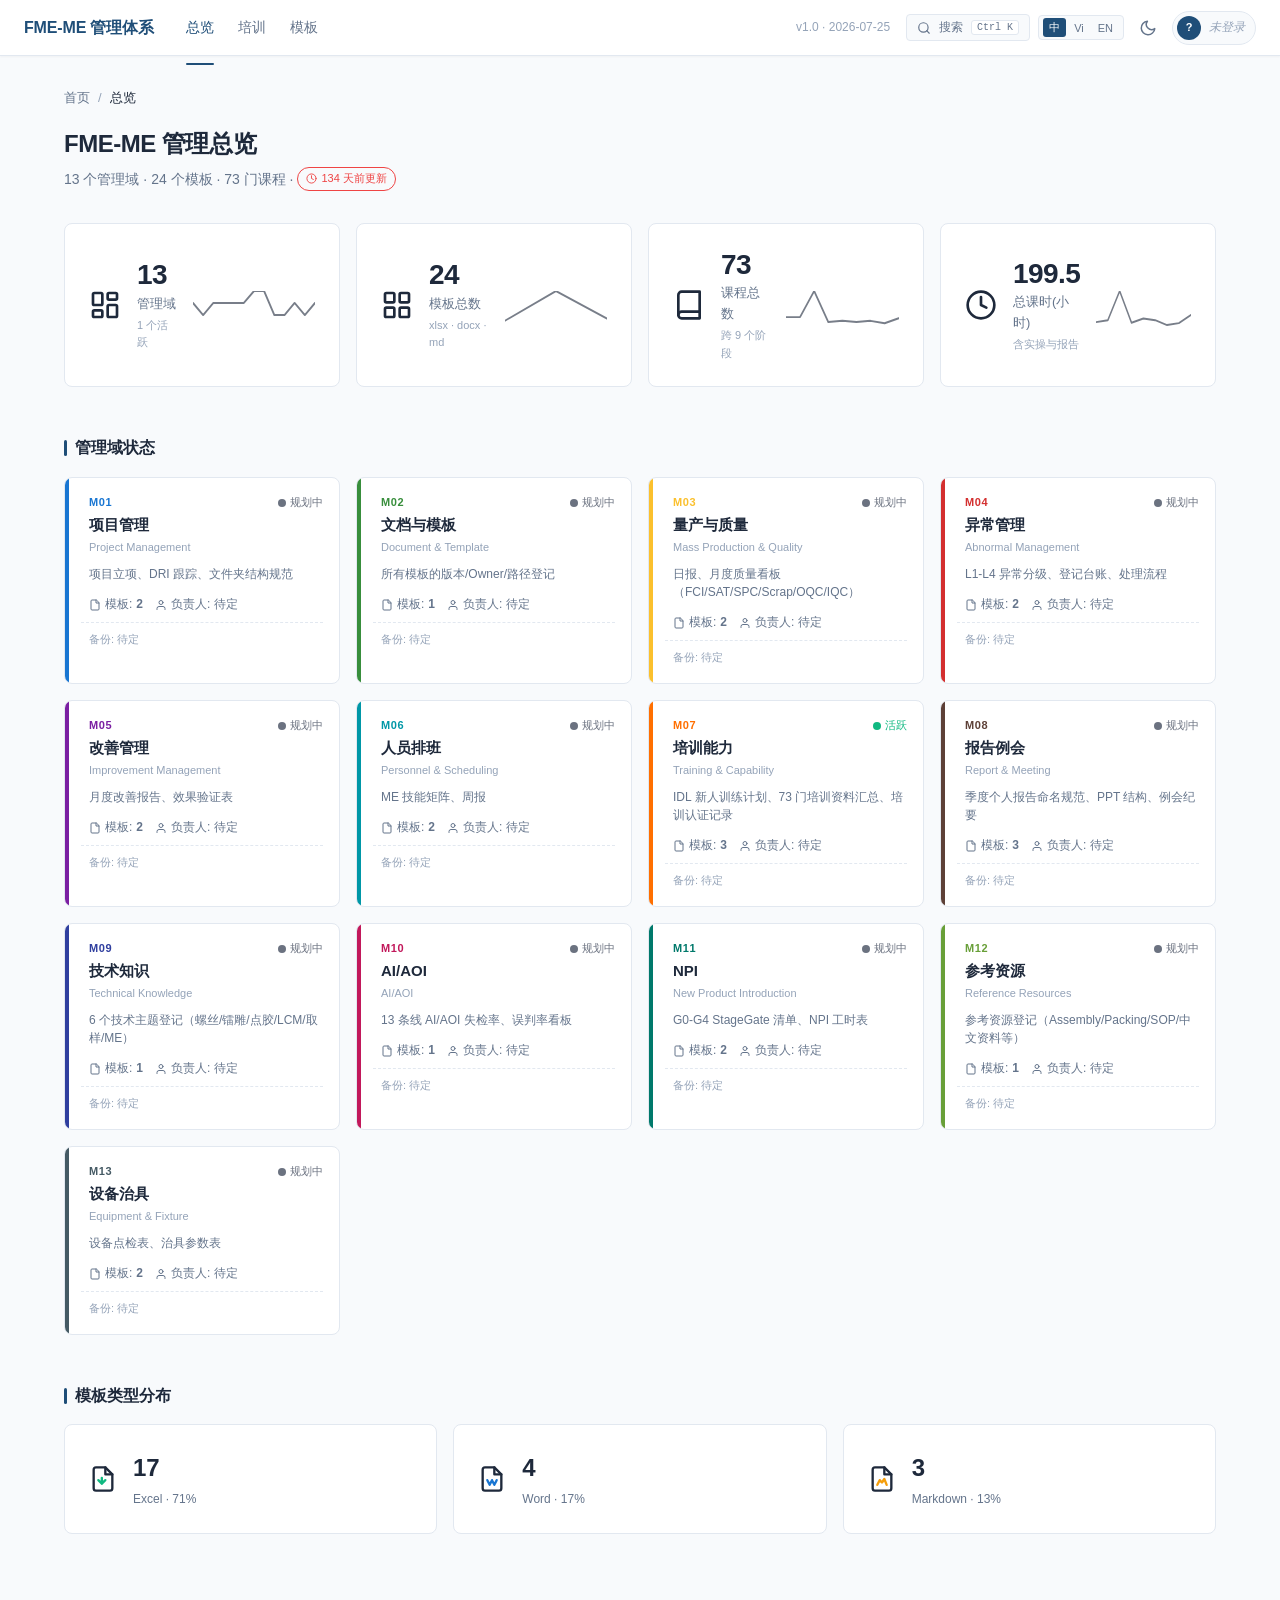
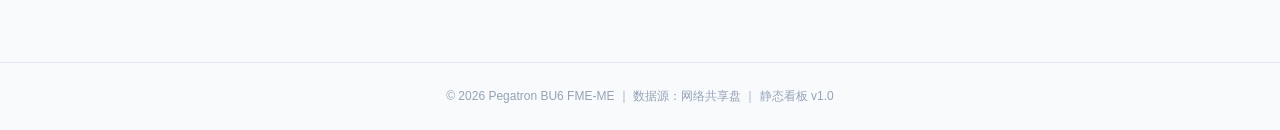
==== commit c2d2b75a: "Deploy FME-ME Management Portal v2.1.1 v2.1.1 = v2.1 + 3 final enhancement features (closes v2.1 tod" ====
--- a/fme-me-portal/index.html
+++ b/fme-me-portal/index.html
@@ -17,7 +17,7 @@
   <main class="container">
     <div id="breadcrumb-slot"></div>
     <div class="page-header">
-      <h1>FME-ME 管理体系总览</h1>
+      <h1 data-i18n="page.overview.title">FME-ME 管理体系总览</h1>
       <div class="subtitle">13 个管理域 · 24 个模板 · 73 门课程</div>
     </div>
 
--- a/fme-me-portal/css/style.css
+++ b/fme-me-portal/css/style.css
@@ -2679,6 +2679,82 @@
 }
 .wizard-step-connector.done { background: var(--status-active); }
 
+/* --- v2.1 Wizard (multi-step form) --- */
+.wizard-section { padding-top: var(--space-2); }
+.wizard-steps-indicator {
+  display: flex;
+  align-items: center;
+  gap: 0;
+  margin-bottom: var(--space-4);
+  padding: var(--space-3);
+  background: var(--card-bg);
+  border: 1px solid var(--border);
+  border-radius: var(--radius);
+  flex-wrap: wrap;
+}
+.wizard-step-node {
+  display: flex;
+  align-items: center;
+  gap: var(--space-2);
+  font-size: 13px;
+  color: var(--text-light);
+  cursor: default;
+}
+.wizard-step-node .step-circle {
+  width: 28px;
+  height: 28px;
+  border-radius: 50%;
+  background: var(--bg);
+  border: 2px solid var(--border);
+  color: var(--text-light);
+  font-size: 12px;
+  font-weight: 600;
+  display: inline-flex;
+  align-items: center;
+  justify-content: center;
+  flex-shrink: 0;
+}
+.wizard-step-node .step-label { white-space: nowrap; }
+.wizard-step-node .step-connector {
+  flex: 1;
+  min-width: 24px;
+  height: 2px;
+  background: var(--border);
+  margin: 0 var(--space-2);
+}
+.wizard-step-node.active .step-circle {
+  background: var(--primary);
+  border-color: var(--primary);
+  color: white;
+}
+.wizard-step-node.active { color: var(--text); font-weight: 500; }
+.wizard-step-node.done .step-circle {
+  background: var(--status-active);
+  border-color: var(--status-active);
+  color: white;
+}
+.wizard-step-node.done .step-connector { background: var(--status-active); }
+.wizard-bodies { position: relative; }
+.wizard-body { display: none; }
+.wizard-body.active { display: block; animation: fadeIn 0.25s ease; }
+@keyframes fadeIn { from { opacity: 0; transform: translateY(4px); } to { opacity: 1; transform: none; } }
+.wizard-nav {
+  display: flex;
+  align-items: center;
+  justify-content: space-between;
+  gap: var(--space-3);
+  margin-top: var(--space-4);
+  padding-top: var(--space-3);
+  border-top: 1px solid var(--border);
+}
+.wizard-progress-text {
+  font-size: 13px;
+  color: var(--text-light);
+  font-variant-numeric: tabular-nums;
+}
+.wizard-prev, .wizard-next { min-width: 120px; }
+.wizard-next.wizard-final { background: var(--status-active); border-color: var(--status-active); }
+
 /* --- Form field conditional visibility --- */
 .form-field[data-visible-if="false"] {
   display: none;
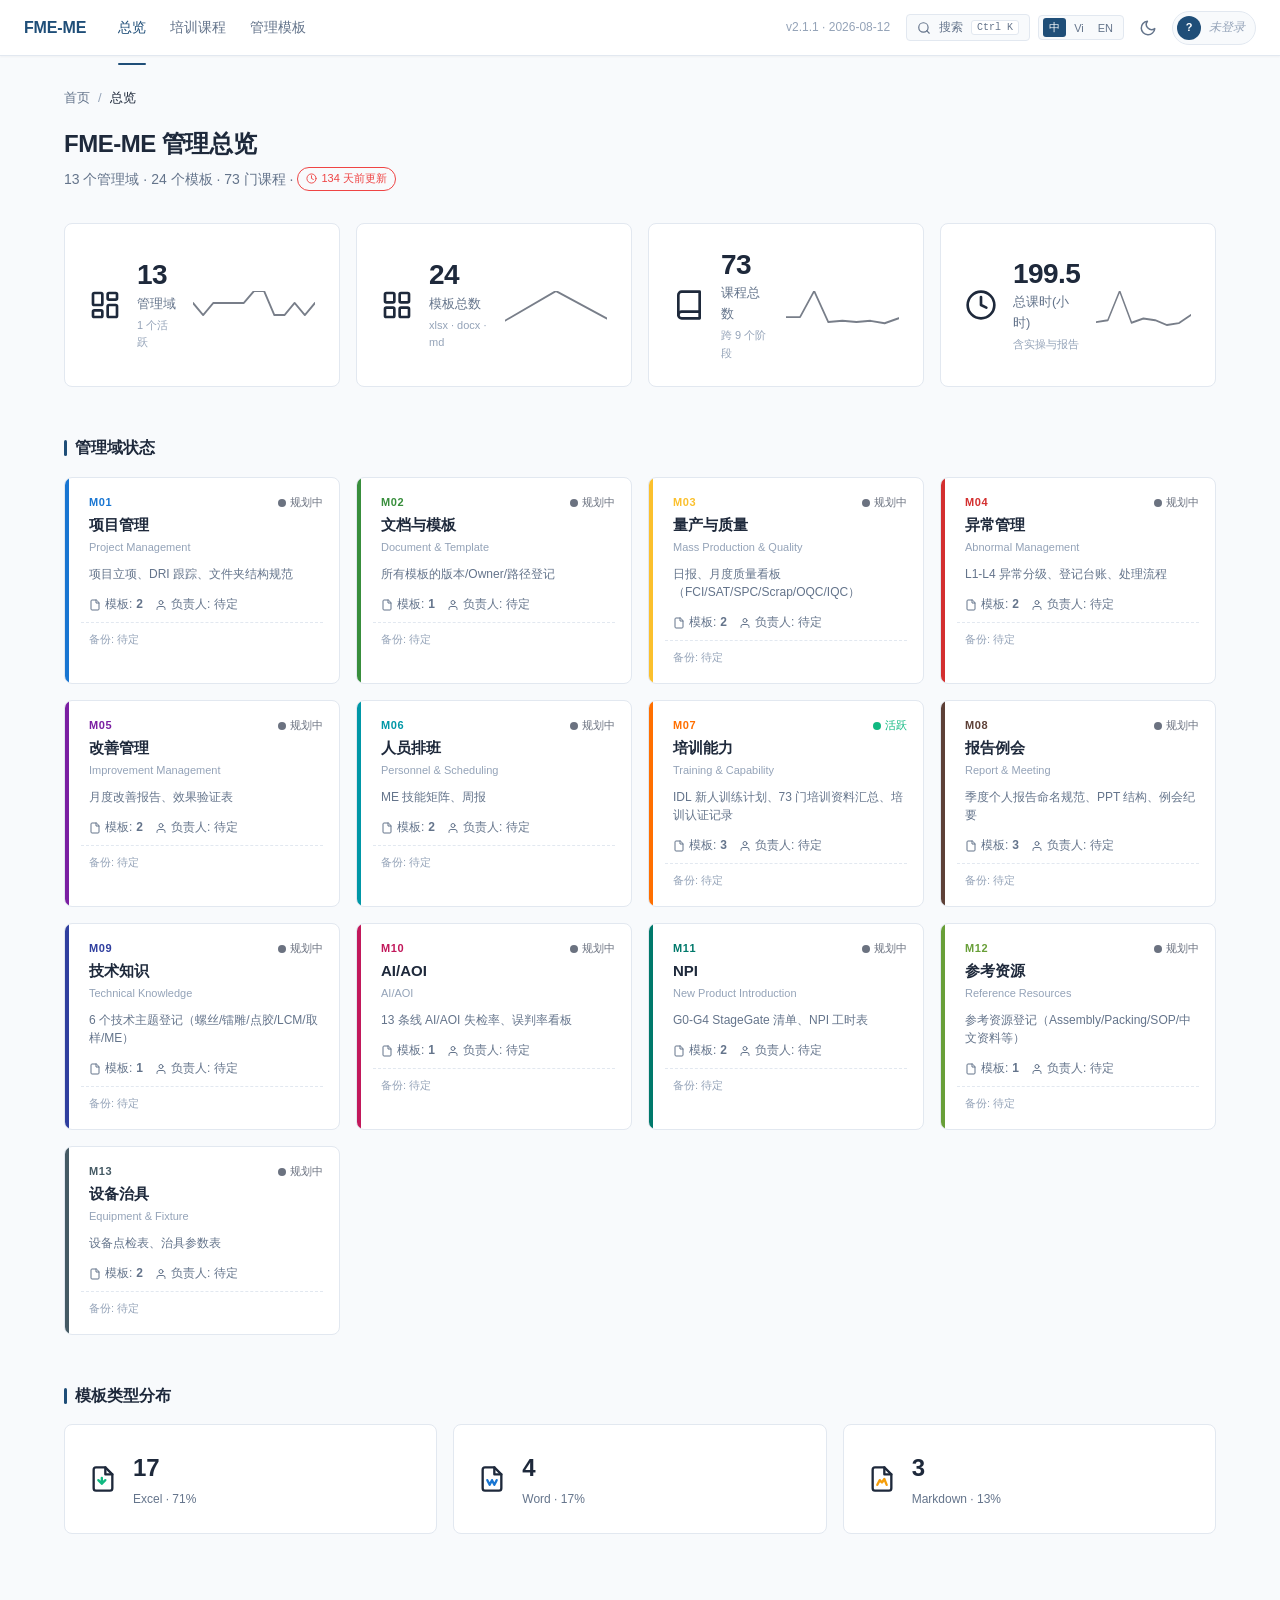
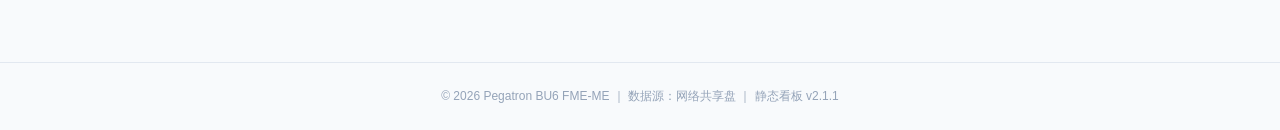
==== commit 5d3cdcad: "Deploy FME-ME Management Portal v2.1.1 v2.1.1 = v2.1 + 3 final enhancement features (closes v2.1 tod" ====
--- a/fme-me-portal/index.html
+++ b/fme-me-portal/index.html
@@ -25,11 +25,11 @@
     <div class="kpi-grid" id="kpi-grid"></div>
 
     <!-- Domain Cards -->
-    <h2 class="section-heading">管理域状态</h2>
+    <h2 class="section-heading" data-i18n="page.overview.section.domains">管理域状态</h2>
     <div class="domain-grid" id="domain-grid"></div>
 
     <!-- Template Type Distribution -->
-    <h2 class="section-heading">模板类型分布</h2>
+    <h2 class="section-heading" data-i18n="page.overview.section.templates">模板类型分布</h2>
     <div class="type-stats" id="type-stats"></div>
   </main>
 
